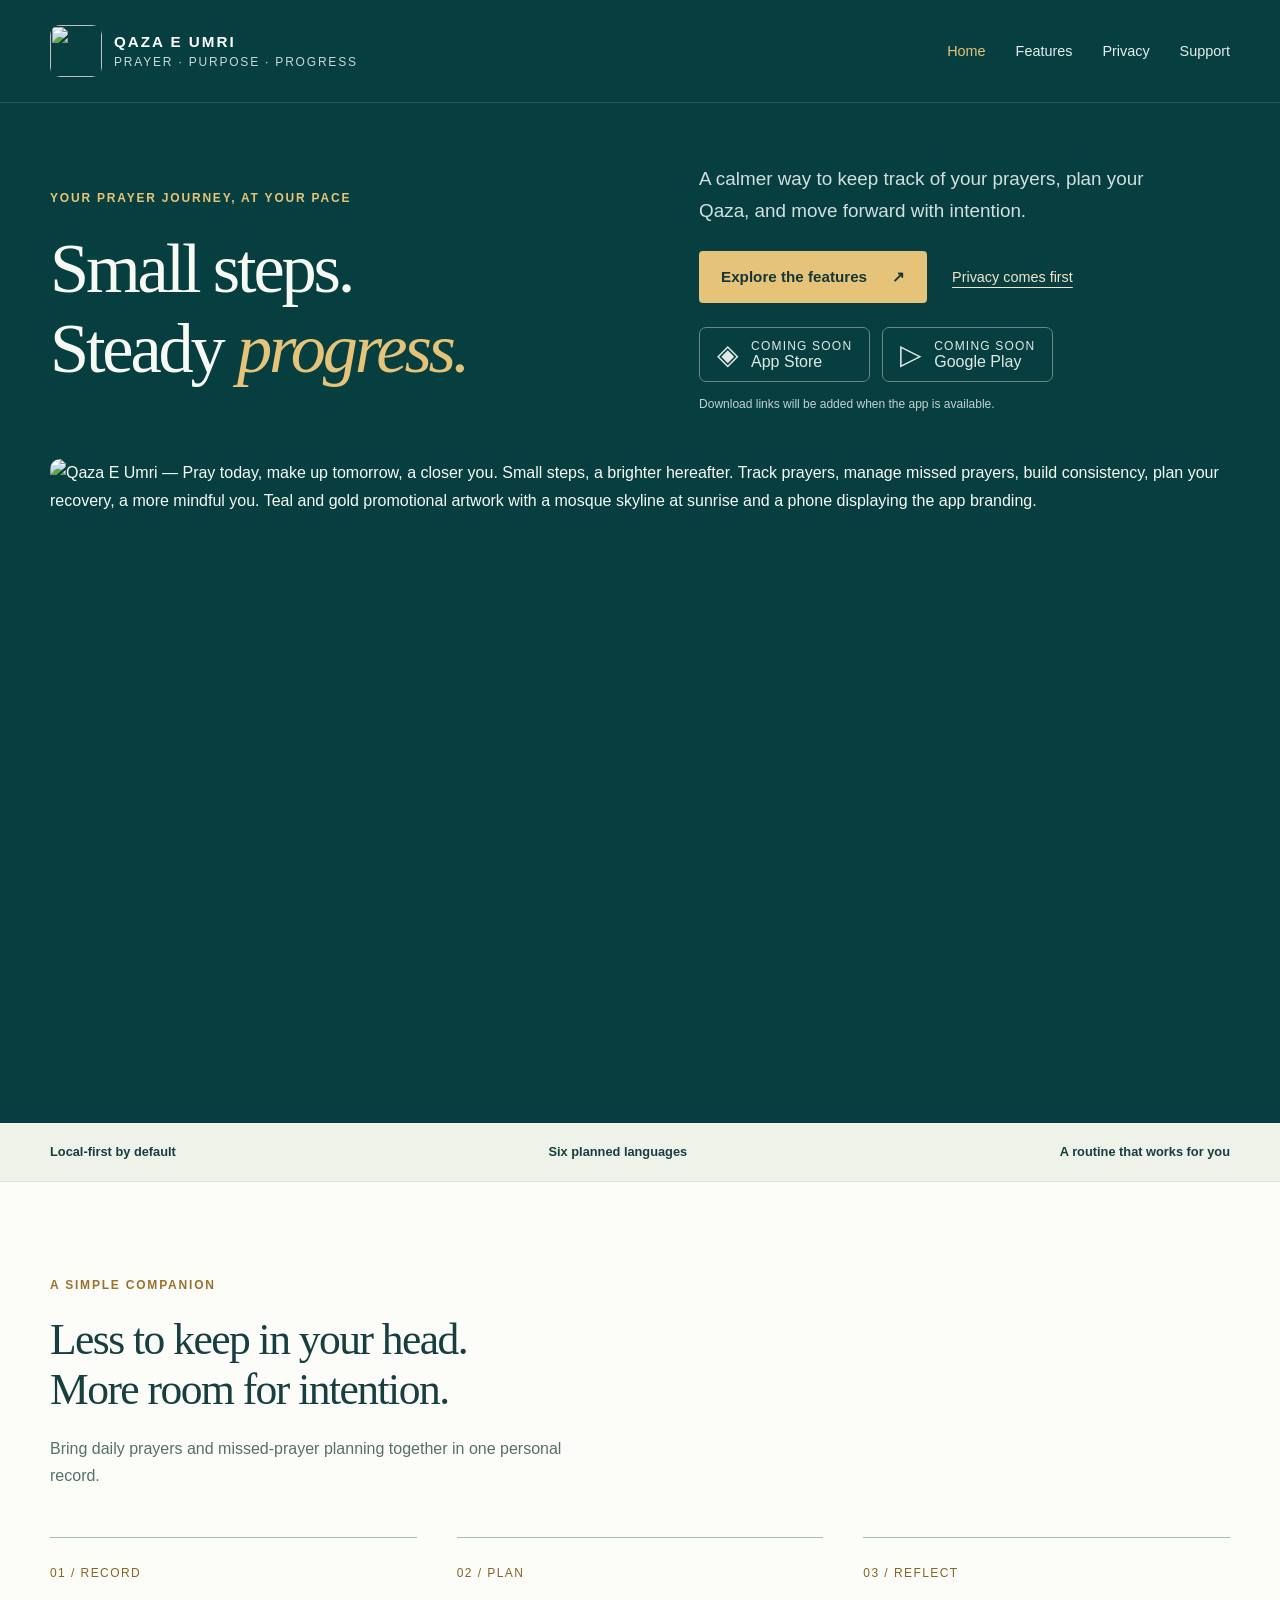
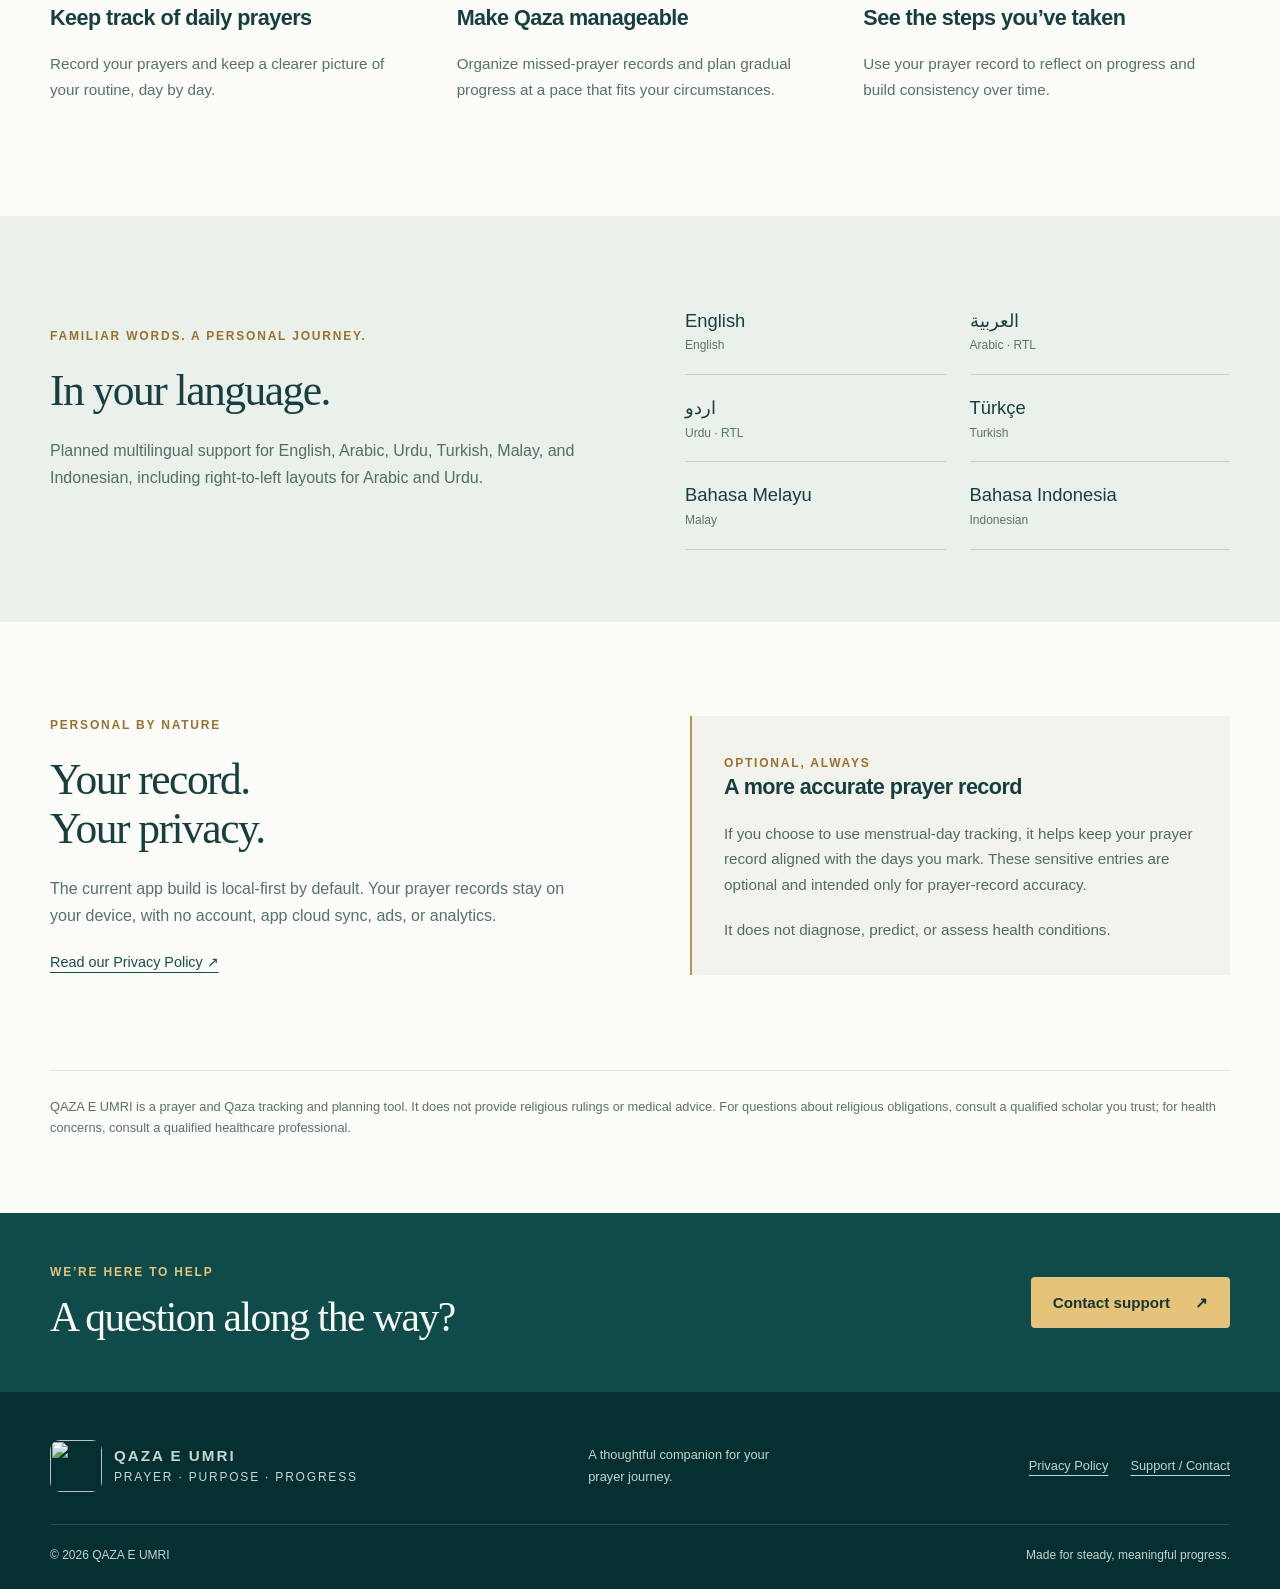
==== index.html @ 770386e2 "Publish QAZA E UMRI website" ====
<!doctype html>
<html lang="en"><head><meta charset="utf-8"><meta name="viewport" content="width=device-width, initial-scale=1"><title>Make space for steady progress | QAZA E UMRI</title><meta name="description" content="Track daily prayers, plan Qaza, and build a consistent routine with QAZA E UMRI. A privacy-first prayer companion."><meta name="theme-color" content="#073f40"><link rel="canonical" href="https://qazaeumri.app/"><meta property="og:type" content="website"><meta property="og:title" content="Make space for steady progress | QAZA E UMRI"><meta property="og:description" content="Track daily prayers, plan Qaza, and build a consistent routine with QAZA E UMRI. A privacy-first prayer companion."><meta property="og:url" content="https://qazaeumri.app/"><link rel="icon" href="./assets/logo.jpg" type="image/jpeg"><link rel="stylesheet" href="./styles.css"></head>
<body><a class="skip" href="#main">Skip to content</a><header><div class="nav wrap"><a class="brand" href="./" aria-label="Qaza E Umri home"><img class="brand-logo" src="./assets/logo.jpg" alt="" width="512" height="512"><span>QAZA E UMRI<small>PRAYER · PURPOSE · PROGRESS</small></span></a><nav aria-label="Main navigation"><a href="./" aria-current="page">Home</a><a href="./#features">Features</a><a href="./privacy/" >Privacy</a><a href="./support/" >Support</a></nav></div></header><main id="main">
<section class="hero"><div class="wrap"><div class="hero-grid"><div class="hero-copy"><p class="eyebrow">YOUR PRAYER JOURNEY, AT YOUR PACE</p><h1>Small steps.<br>Steady <em>progress.</em></h1></div><div class="hero-aside"><p class="intro">A calmer way to keep track of your prayers, plan your Qaza, and move forward with intention.</p><div class="hero-actions"><a class="button gold" href="#features">Explore the features <span aria-hidden="true">↗</span></a><a class="text-link" href="privacy/">Privacy comes first</a></div><div class="stores" aria-label="App availability"><button disabled class="store"><span aria-hidden="true">◈</span><span><small>COMING SOON</small>App Store</span></button><button disabled class="store"><span aria-hidden="true">▷</span><span><small>COMING SOON</small>Google Play</span></button></div><p class="availability">Download links will be added when the app is available.</p></div></div><figure class="brand-artwork"><img src="./assets/google-play-header.jpg" width="4096" height="2304" fetchpriority="high" alt="Qaza E Umri — Pray today, make up tomorrow, a closer you. Small steps, a brighter hereafter. Track prayers, manage missed prayers, build consistency, plan your recovery, a more mindful you. Teal and gold promotional artwork with a mosque skyline at sunrise and a phone displaying the app branding."></figure></div></section>
<div class="values-strip"><div class="wrap"><span>Local-first by default</span><span>Six planned languages</span><span>A routine that works for you</span></div></div>
<section id="features" class="section wrap"><div class="section-heading"><p class="eyebrow">A SIMPLE COMPANION</p><h2>Less to keep in your head.<br>More room for intention.</h2><p>Bring daily prayers and missed-prayer planning together in one personal record.</p></div><div class="feature-grid"><article><span class="feature-number">01 / RECORD</span><h3>Keep track of daily prayers</h3><p>Record your prayers and keep a clearer picture of your routine, day by day.</p></article><article><span class="feature-number">02 / PLAN</span><h3>Make Qaza manageable</h3><p>Organize missed-prayer records and plan gradual progress at a pace that fits your circumstances.</p></article><article><span class="feature-number">03 / REFLECT</span><h3>See the steps you’ve taken</h3><p>Use your prayer record to reflect on progress and build consistency over time.</p></article></div></section>
<section class="language-section"><div class="wrap language-grid"><div><p class="eyebrow">FAMILIAR WORDS. A PERSONAL JOURNEY.</p><h2>In your language.</h2><p>Planned multilingual support for English, Arabic, Urdu, Turkish, Malay, and Indonesian, including right-to-left layouts for Arabic and Urdu.</p></div><ul class="languages" aria-label="Planned app languages"><li>English <small>English</small></li><li lang="ar" dir="rtl">العربية <small lang="en" dir="ltr">Arabic · RTL</small></li><li lang="ur" dir="rtl">اردو <small lang="en" dir="ltr">Urdu · RTL</small></li><li lang="tr">Türkçe <small lang="en">Turkish</small></li><li lang="ms">Bahasa Melayu <small lang="en">Malay</small></li><li lang="id">Bahasa Indonesia <small lang="en">Indonesian</small></li></ul></div></section>
<section class="section wrap privacy-grid"><div><p class="eyebrow">PERSONAL BY NATURE</p><h2>Your record.<br>Your privacy.</h2><p>The current app build is local-first by default. Your prayer records stay on your device, with no account, app cloud sync, ads, or analytics.</p><a class="text-link dark" href="privacy/">Read our Privacy Policy <span aria-hidden="true">↗</span></a></div><aside class="sensitive-note"><span class="eyebrow">OPTIONAL, ALWAYS</span><h3>A more accurate prayer record</h3><p>If you choose to use menstrual-day tracking, it helps keep your prayer record aligned with the days you mark. These sensitive entries are optional and intended only for prayer-record accuracy.</p><p>It does not diagnose, predict, or assess health conditions.</p></aside></section>
<section class="purpose wrap"><p>QAZA E UMRI is a prayer and Qaza tracking and planning tool. It does not provide religious rulings or medical advice. For questions about religious obligations, consult a qualified scholar you trust; for health concerns, consult a qualified healthcare professional.</p></section>
<section class="contact-band"><div class="wrap"><div><p class="eyebrow">WE’RE HERE TO HELP</p><h2>A question along the way?</h2></div><a class="button gold" href="support/">Contact support <span aria-hidden="true">↗</span></a></div></section></main><footer><div class="wrap footer-row"><a class="brand" href="./"><img class="brand-logo" src="./assets/logo.jpg" alt="" width="512" height="512"><span>QAZA E UMRI<small>PRAYER · PURPOSE · PROGRESS</small></span></a><p>A thoughtful companion for your prayer journey.</p><div><a href="./privacy/">Privacy Policy</a><a href="./support/">Support / Contact</a></div></div><div class="wrap footer-bottom"><span>© 2026 QAZA E UMRI</span><span>Made for steady, meaningful progress.</span></div></footer></body></html>
---- styles.css ----
*{box-sizing:border-box}html{scroll-behavior:smooth;scroll-padding-top:2rem}body{margin:0;background:#fcfcf9;color:#173f40;font-family:Arial,Helvetica,sans-serif;font-size:16px;line-height:1.7}a{color:inherit;text-underline-offset:5px}button,a,summary{-webkit-tap-highlight-color:transparent}a:focus-visible,button:focus-visible,summary:focus-visible{outline:3px solid #b07817;outline-offset:5px}p{margin:0 0 1.2rem}h1,h2,h3{line-height:1.14;margin:0 0 1.3rem;font-weight:400}h1,h2{font-family:Georgia,'Times New Roman',serif}h1{font-size:clamp(3.1rem,5.5vw,5.65rem);letter-spacing:-.045em}h2{font-size:clamp(2.1rem,3.4vw,3.3rem);letter-spacing:-.035em}h3{font-size:1.35rem;font-weight:600;letter-spacing:-.025em}.wrap{width:min(1180px,calc(100% - 80px));margin:auto}.skip{position:absolute;top:-100px;left:12px;padding:12px;background:white;z-index:10}.skip:focus{top:10px}header{background:#073f40;color:#fff;border-bottom:1px solid #ffffff24}.nav{display:flex;align-items:center;justify-content:space-between;gap:30px;padding:25px 0}.brand{display:flex;align-items:center;gap:12px;text-decoration:none;letter-spacing:.13em;font-size:.95rem;font-weight:600;line-height:1.5}.brand small{display:block;font-size:.75rem;letter-spacing:.15em;font-weight:400;color:#c7d9d6}.brand-mark{font-family:Georgia,serif;color:#e5c479;border:1px solid #b59455;border-radius:50%;width:45px;height:45px;display:grid;place-items:center;font-size:2rem;font-weight:400;padding-left:2px;flex-shrink:0}nav{display:flex;gap:30px;font-size:.9rem}nav a{text-decoration:none;color:#e4eeea}nav a:hover,nav a[aria-current]{color:#e5c479}.hero{background:#073f40;color:#f7f9f3;padding:76px 0 72px}.hero-grid{display:grid;grid-template-columns:1.15fr 1fr;align-items:center;gap:85px}.eyebrow{font-size:.75rem;font-weight:600;letter-spacing:.15em;line-height:1.6;color:#9a722d;margin-bottom:20px}.hero .eyebrow,.contact-band .eyebrow,.email-card .eyebrow{color:#e5c479}.hero h1{margin-bottom:28px}.hero h1 em{font-weight:400;color:#e5c479}.intro{font-size:1.18rem;line-height:1.7;max-width:520px}.hero .intro{color:#d1e0dc;max-width:470px}.hero-actions{display:flex;gap:25px;align-items:center;flex-wrap:wrap;margin:32px 0}.button{display:inline-flex;align-items:center;justify-content:center;gap:25px;padding:13px 22px;border-radius:4px;text-decoration:none;font-size:.95rem;font-weight:600;min-height:50px}.gold{background:#e5c479;color:#173536}.gold:hover{background:#f1d492}.text-link{font-size:.9rem;color:#f1e5c7}.text-link.dark{color:#174d4d}.stores{display:flex;gap:12px;margin-top:40px}.store{display:flex;align-items:center;gap:12px;text-align:left;background:transparent;border:1px solid #698884;color:#e0e9e4;border-radius:7px;padding:10px 17px;font-family:inherit;font-size:1rem;cursor:default;opacity:1}.store>span:first-child{font-size:1.75rem}.store small{font-size:.75rem;display:block;letter-spacing:.1em}.availability{font-size:.75rem;color:#c1d4ce;margin:12px 0 0}.preview-panel{border:1px solid #72958a;border-radius:12px;background:#f8faf5;color:#173f40;transform:rotate(1deg);box-shadow:0 28px 65px #001e2340;overflow:hidden}.preview-top{background:#e9efe5;padding:16px 26px;display:flex;justify-content:space-between;font-size:.75rem;letter-spacing:.15em;color:#32605a;border-bottom:1px solid #cfdace}.preview-top span:last-child{color:#947028}.preview-content{padding:30px}.preview-content .eyebrow{font-size:.75rem;margin-bottom:12px}.preview-content h2{font-size:2.6rem}.sample-progress{margin:24px 0 12px}.sample-progress>div:first-child{display:flex;justify-content:space-between;font-size:.8rem}.progress-track{height:5px;background:#dbe4dc;margin-top:10px;border-radius:10px}.progress-track span{display:block;width:60%;height:100%;background:#a17e3a;border-radius:10px}.prayer-list>div{display:flex;justify-content:space-between;padding:9px 0;border-bottom:1px solid #dfe6dd;font-size:.9rem}.prayer-list>div>span:last-child{font-size:.75rem;color:#667970}.prayer-list .recorded{color:#236859!important}.plan-note{display:flex;gap:14px;margin-top:22px;font-size:.75rem;align-items:center}.plan-note>span{font-size:2rem;color:#9a722d}.plan-note strong{font-size:.85rem}.plan-note p{margin:2px 0 0;color:#526b62;line-height:1.5}.sample-label{font-size:.75rem;text-align:center;color:#62766c;padding:0 20px 15px;margin:0}.values-strip{border-bottom:1px solid #dce4dc;background:#eef2e9}.values-strip>.wrap{display:flex;justify-content:space-between;padding:18px 0;gap:20px;font-size:.8rem;font-weight:600}.section{padding-top:94px;padding-bottom:94px}.section-heading{max-width:730px}.section-heading>p:last-child{color:#57706b;max-width:550px}.feature-grid{display:grid;grid-template-columns:repeat(3,1fr);gap:40px;margin-top:48px}.feature-grid article{border-top:1px solid #a8bdb4;padding-top:25px}.feature-number{font-size:.75rem;color:#866526;letter-spacing:.12em;display:block;margin-bottom:22px}.feature-grid p{color:#57706b;font-size:.95rem}.language-section{background:#eaf0ea;padding:72px 0}.language-grid{display:grid;grid-template-columns:1fr 1fr;gap:90px;align-items:center}.language-grid p:not(.eyebrow){color:#526e66}.languages{list-style:none;padding:0;margin:0;display:grid;grid-template-columns:1fr 1fr;gap:0 24px}.languages li{border-bottom:1px solid #c3d3c8;padding:18px 0;font-size:1.15rem;line-height:1.65}.languages small{display:block;color:#597568;font-size:.75rem}.privacy-grid{display:grid;grid-template-columns:1fr 1fr;gap:100px;align-items:center}.privacy-grid>div>p:not(.eyebrow){color:#57706b}.sensitive-note{border-left:2px solid #bb944b;background:#f1f3ec;padding:32px}.sensitive-note p{font-size:.95rem;color:#526b62}.sensitive-note p:last-child{margin-bottom:0}.purpose{border-top:1px solid #dce4dc;padding-top:25px;padding-bottom:55px;font-size:.8rem;color:#5b716a;max-width:1180px}.contact-band{background:#104b4b;color:#f7f9f3;padding:50px 0}.contact-band>.wrap{display:flex;justify-content:space-between;align-items:center;gap:30px}.contact-band h2{font-size:2.6rem;margin:0}.contact-band .eyebrow{margin-bottom:12px}footer{background:#062f32;color:#c1d6d0;padding:48px 0 24px}.footer-row{display:flex;gap:30px;align-items:center;justify-content:space-between}.footer-row p{font-size:.8rem;margin:0;max-width:210px}.footer-row>div{display:flex;gap:22px;font-size:.8rem}.footer-bottom{display:flex;justify-content:space-between;gap:20px;border-top:1px solid #ffffff20;margin-top:32px;padding-top:20px;font-size:.75rem}.page-heading{padding-top:75px;padding-bottom:45px}.page-heading h1{font-size:clamp(3rem,5vw,4.8rem)}.meta{font-size:.8rem;color:#5a7269}.policy-layout{display:grid;grid-template-columns:250px 1fr;gap:85px;padding-bottom:75px}.policy-summary{align-self:start;background:#eaf0ea;padding:25px}.policy-summary h2{font-family:inherit;font-weight:600;font-size:1.2rem;letter-spacing:0}.policy-summary ul{padding-left:18px;font-size:.9rem}.policy-summary a{font-size:.9rem}.prose{max-width:750px}.prose section{margin-bottom:35px}.prose h2{font-family:inherit;font-size:1.35rem;line-height:1.4;letter-spacing:0;font-weight:600}.prose p{color:#425f58}.support-grid{display:grid;grid-template-columns:1.1fr 1fr;gap:75px;align-items:center}.email-card{background:#073f40;color:#e2ede8;padding:38px;border-radius:8px}.email-card h2{color:#fff}.email{font-size:clamp(1rem,2vw,1.5rem);color:#e5c479;overflow-wrap:anywhere}.email-card p:not(.eyebrow){margin-top:20px}.email-card small{display:block;font-size:.75rem;margin-top:16px}.support-guidance h2{font-size:2rem}.support-guidance li{margin-bottom:10px}.support-guidance ul{padding-left:20px}.support-guidance p{color:#5a7169;font-size:.9rem}.faq{max-width:850px}details{border-bottom:1px solid #cedbd1;padding:20px 0}summary{cursor:pointer;font-weight:600;font-size:1rem}details p{padding-top:15px;margin-bottom:0;color:#526b62}details[open] summary{color:#836024}@media(max-width:950px){.wrap{width:calc(100% - 48px)}.hero-grid{gap:40px}.hero{padding:55px 0}.hero-actions{gap:18px}.preview-content{padding:23px}.privacy-grid,.language-grid{gap:40px}.policy-layout{gap:35px;grid-template-columns:210px 1fr}.footer-row{flex-wrap:wrap}.footer-row p{display:none}.support-grid{gap:35px}}@media(max-width:700px){.wrap{width:calc(100% - 36px)}.nav{align-items:flex-start;gap:18px;flex-direction:column;padding:18px 0}nav{width:100%;justify-content:space-between;gap:10px;font-size:.85rem}.brand{font-size:.85rem}.hero-grid,.language-grid,.privacy-grid,.support-grid,.policy-layout{grid-template-columns:1fr}.hero-grid{gap:45px}.hero{padding:46px 0}.hero h1{font-size:3.5rem}.hero .intro{font-size:1.05rem}.preview-panel{transform:none;max-width:450px;width:100%;margin:auto}.stores{margin-top:28px;flex-wrap:wrap}.store{padding:9px 15px}.values-strip>.wrap{justify-content:center;flex-wrap:wrap;gap:6px 20px;font-size:.75rem}.section{padding-top:60px;padding-bottom:60px}.feature-grid{grid-template-columns:1fr;gap:22px;margin-top:30px}.feature-grid article{padding-top:18px}.feature-number{margin-bottom:12px}.feature-grid h3{margin-bottom:12px}.language-section{padding:50px 0}.language-grid{gap:20px}.privacy-grid{gap:28px}.sensitive-note{padding:25px}.purpose{padding-bottom:35px}.contact-band>.wrap{align-items:flex-start;flex-direction:column}.contact-band h2{font-size:2.3rem}.footer-row{gap:24px}.footer-row>div{flex-wrap:wrap}.footer-bottom{flex-direction:column;gap:4px}.page-heading{padding-top:45px;padding-bottom:25px}.policy-layout{gap:30px}.email-card{padding:27px}.email{font-size:1.2rem}.policy-summary{width:100%}}@media(prefers-reduced-motion:reduce){html{scroll-behavior:auto}}
.preview-content .eyebrow{color:#876427}

/* Original Google Play branding */
.brand-logo{display:block;width:52px;height:52px;object-fit:contain;border-radius:10px;flex-shrink:0}.hero{padding:60px 0 0}.hero-grid{grid-template-columns:1.1fr 1fr;gap:65px}.hero-copy h1{margin-bottom:0}.hero-aside .stores{margin-top:22px}.hero-aside .hero-actions{margin:24px 0}.brand-artwork{margin:45px 0 0}.brand-artwork img{display:block;width:100%;height:auto;border-radius:10px 10px 0 0}.hero .intro{margin-bottom:0}.hero .availability{margin-bottom:0}@media(max-width:700px){.brand-logo{width:45px;height:45px}.hero{padding-top:35px}.hero-grid{grid-template-columns:1fr;gap:24px}.hero-copy h1{font-size:clamp(2.7rem,10.5vw,3.5rem)}.brand-artwork{margin-top:32px;margin-left:-18px;margin-right:-18px}.brand-artwork img{border-radius:0}.hero-aside .stores{gap:10px}.hero-aside .store{padding:9px 12px}.hero-aside .store small{font-size:.7rem}}
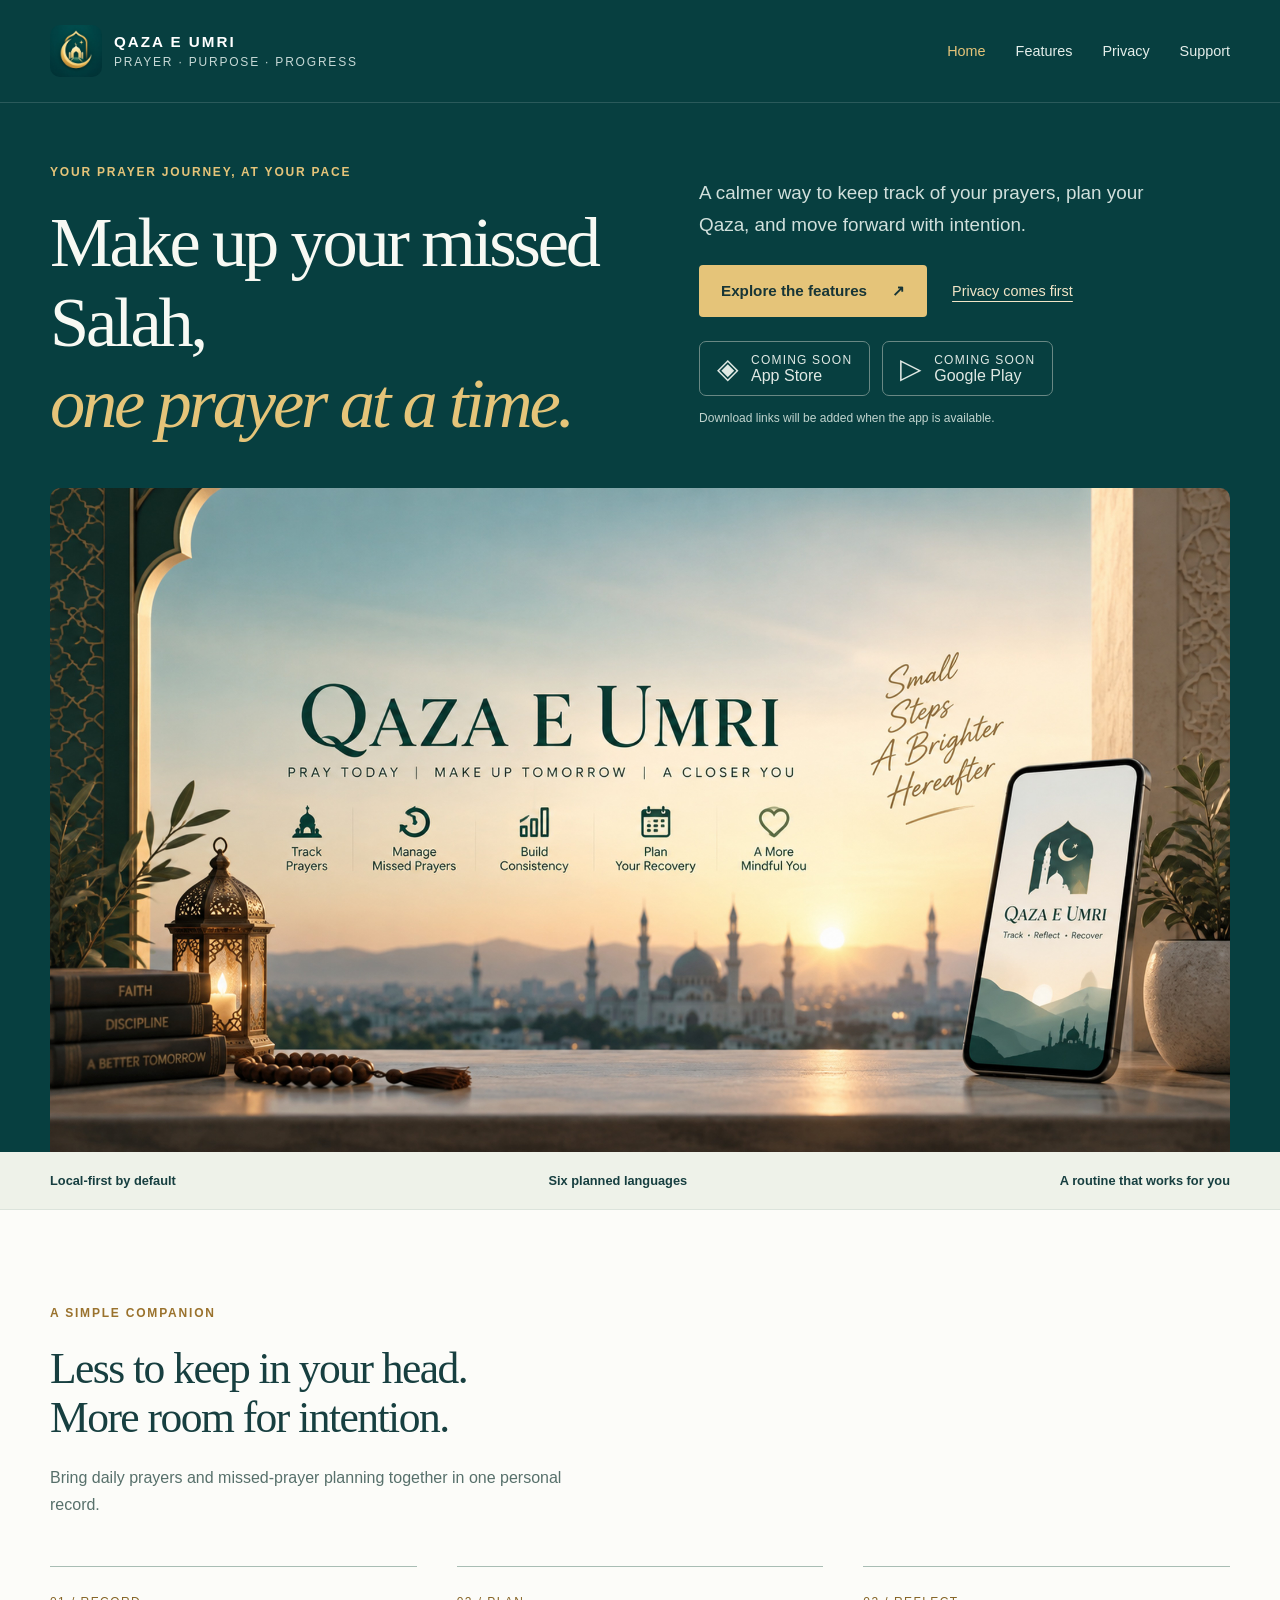
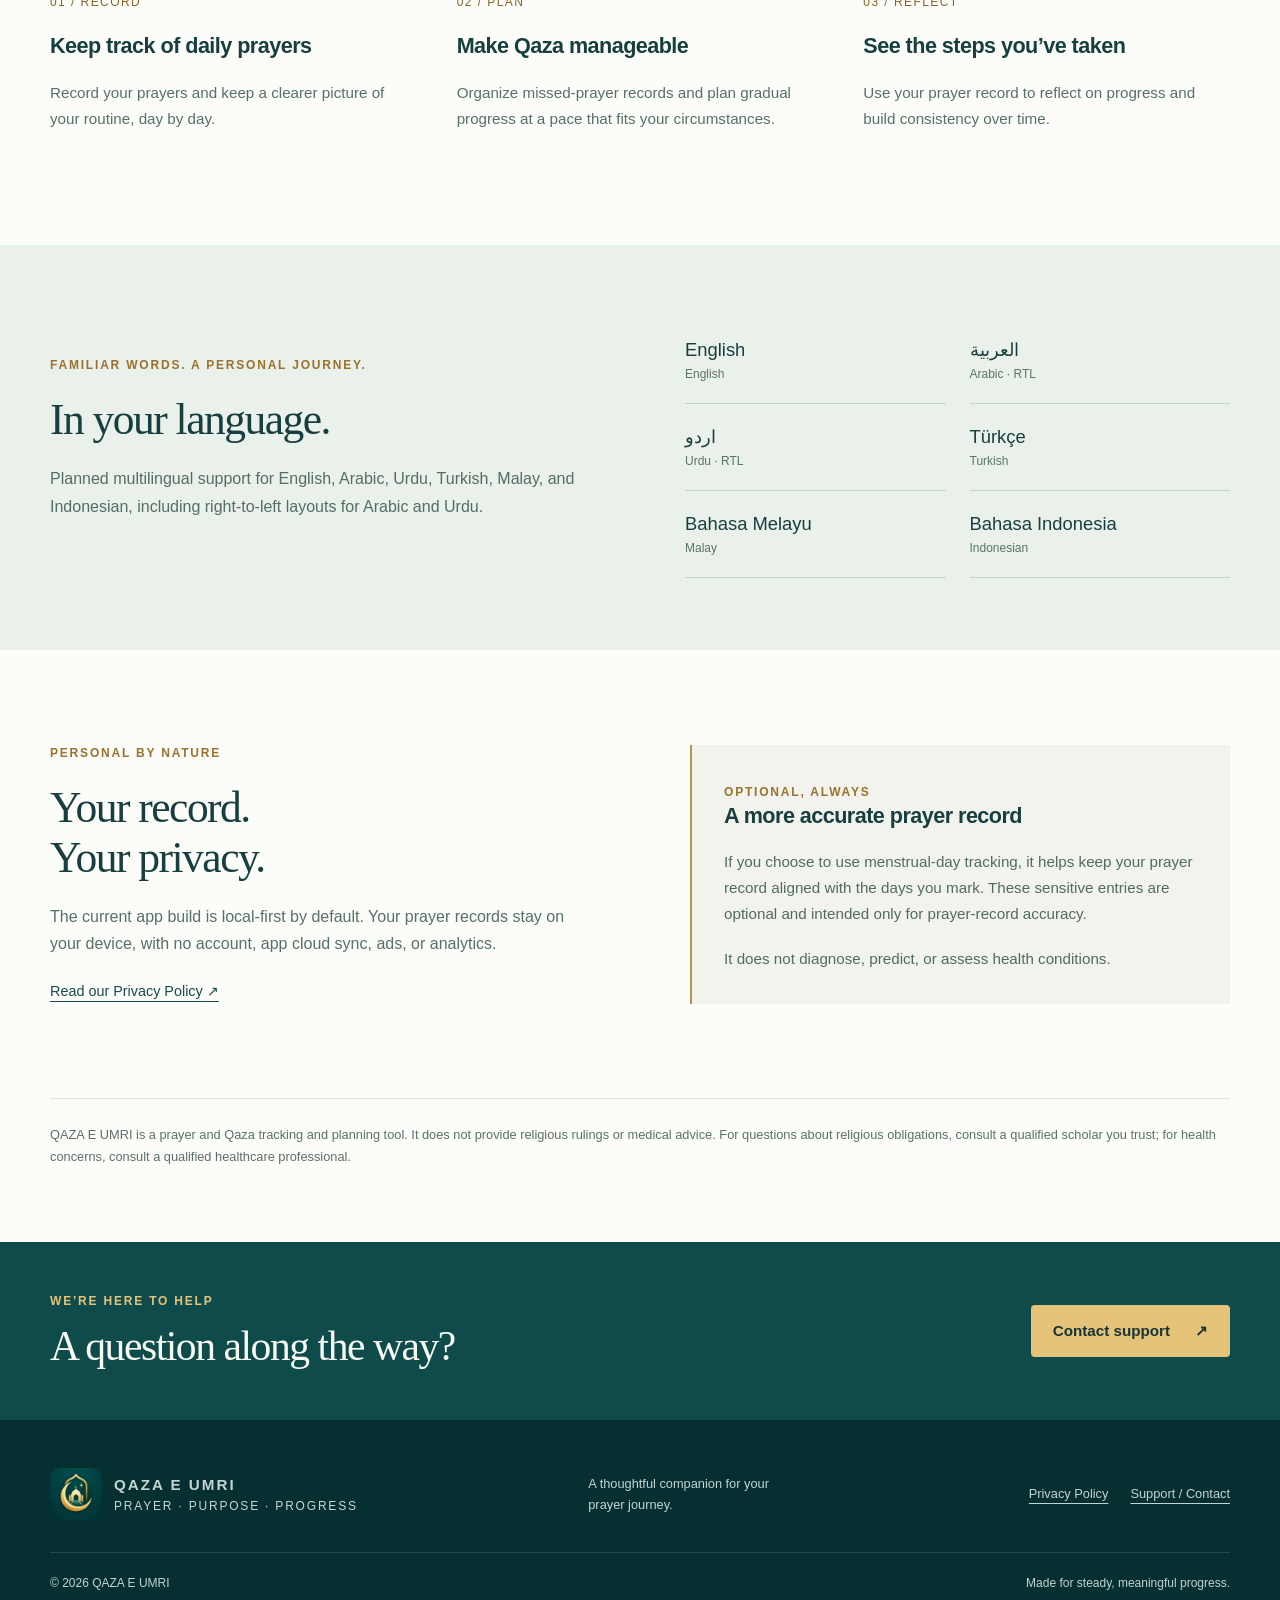
==== commit 48750b38: "Update website headline and tagline" ====
--- a/index.html
+++ b/index.html
@@ -1,7 +1,7 @@
 <!doctype html>
-<html lang="en"><head><meta charset="utf-8"><meta name="viewport" content="width=device-width, initial-scale=1"><title>Make space for steady progress | QAZA E UMRI</title><meta name="description" content="Track daily prayers, plan Qaza, and build a consistent routine with QAZA E UMRI. A privacy-first prayer companion."><meta name="theme-color" content="#073f40"><link rel="canonical" href="https://qazaeumri.app/"><meta property="og:type" content="website"><meta property="og:title" content="Make space for steady progress | QAZA E UMRI"><meta property="og:description" content="Track daily prayers, plan Qaza, and build a consistent routine with QAZA E UMRI. A privacy-first prayer companion."><meta property="og:url" content="https://qazaeumri.app/"><link rel="icon" href="./assets/logo.jpg" type="image/jpeg"><link rel="stylesheet" href="./styles.css"></head>
+<html lang="en"><head><meta charset="utf-8"><meta name="viewport" content="width=device-width, initial-scale=1"><title>Make up your missed Salah, one prayer at a time | QAZA E UMRI</title><meta name="description" content="Make up your missed Salah, one prayer at a time with QAZA E UMRI—a privacy-first prayer and Qaza tracking companion."><meta name="theme-color" content="#073f40"><link rel="canonical" href="https://qazaeumri.app/"><meta property="og:type" content="website"><meta property="og:title" content="Make up your missed Salah, one prayer at a time | QAZA E UMRI"><meta property="og:description" content="Make up your missed Salah, one prayer at a time with QAZA E UMRI—a privacy-first prayer and Qaza tracking companion."><meta property="og:url" content="https://qazaeumri.app/"><link rel="icon" href="./assets/logo.jpg" type="image/jpeg"><link rel="stylesheet" href="./styles.css"></head>
 <body><a class="skip" href="#main">Skip to content</a><header><div class="nav wrap"><a class="brand" href="./" aria-label="Qaza E Umri home"><img class="brand-logo" src="./assets/logo.jpg" alt="" width="512" height="512"><span>QAZA E UMRI<small>PRAYER · PURPOSE · PROGRESS</small></span></a><nav aria-label="Main navigation"><a href="./" aria-current="page">Home</a><a href="./#features">Features</a><a href="./privacy/" >Privacy</a><a href="./support/" >Support</a></nav></div></header><main id="main">
-<section class="hero"><div class="wrap"><div class="hero-grid"><div class="hero-copy"><p class="eyebrow">YOUR PRAYER JOURNEY, AT YOUR PACE</p><h1>Small steps.<br>Steady <em>progress.</em></h1></div><div class="hero-aside"><p class="intro">A calmer way to keep track of your prayers, plan your Qaza, and move forward with intention.</p><div class="hero-actions"><a class="button gold" href="#features">Explore the features <span aria-hidden="true">↗</span></a><a class="text-link" href="privacy/">Privacy comes first</a></div><div class="stores" aria-label="App availability"><button disabled class="store"><span aria-hidden="true">◈</span><span><small>COMING SOON</small>App Store</span></button><button disabled class="store"><span aria-hidden="true">▷</span><span><small>COMING SOON</small>Google Play</span></button></div><p class="availability">Download links will be added when the app is available.</p></div></div><figure class="brand-artwork"><img src="./assets/google-play-header.jpg" width="4096" height="2304" fetchpriority="high" alt="Qaza E Umri — Pray today, make up tomorrow, a closer you. Small steps, a brighter hereafter. Track prayers, manage missed prayers, build consistency, plan your recovery, a more mindful you. Teal and gold promotional artwork with a mosque skyline at sunrise and a phone displaying the app branding."></figure></div></section>
+<section class="hero"><div class="wrap"><div class="hero-grid"><div class="hero-copy"><p class="eyebrow">YOUR PRAYER JOURNEY, AT YOUR PACE</p><h1>Make up your missed Salah,<br><em>one prayer at a time.</em></h1></div><div class="hero-aside"><p class="intro">A calmer way to keep track of your prayers, plan your Qaza, and move forward with intention.</p><div class="hero-actions"><a class="button gold" href="#features">Explore the features <span aria-hidden="true">↗</span></a><a class="text-link" href="privacy/">Privacy comes first</a></div><div class="stores" aria-label="App availability"><button disabled class="store"><span aria-hidden="true">◈</span><span><small>COMING SOON</small>App Store</span></button><button disabled class="store"><span aria-hidden="true">▷</span><span><small>COMING SOON</small>Google Play</span></button></div><p class="availability">Download links will be added when the app is available.</p></div></div><figure class="brand-artwork"><img src="./assets/google-play-header.jpg" width="4096" height="2304" fetchpriority="high" alt="Qaza E Umri — Pray today, make up tomorrow, a closer you. Small steps, a brighter hereafter. Track prayers, manage missed prayers, build consistency, plan your recovery, a more mindful you. Teal and gold promotional artwork with a mosque skyline at sunrise and a phone displaying the app branding."></figure></div></section>
 <div class="values-strip"><div class="wrap"><span>Local-first by default</span><span>Six planned languages</span><span>A routine that works for you</span></div></div>
 <section id="features" class="section wrap"><div class="section-heading"><p class="eyebrow">A SIMPLE COMPANION</p><h2>Less to keep in your head.<br>More room for intention.</h2><p>Bring daily prayers and missed-prayer planning together in one personal record.</p></div><div class="feature-grid"><article><span class="feature-number">01 / RECORD</span><h3>Keep track of daily prayers</h3><p>Record your prayers and keep a clearer picture of your routine, day by day.</p></article><article><span class="feature-number">02 / PLAN</span><h3>Make Qaza manageable</h3><p>Organize missed-prayer records and plan gradual progress at a pace that fits your circumstances.</p></article><article><span class="feature-number">03 / REFLECT</span><h3>See the steps you’ve taken</h3><p>Use your prayer record to reflect on progress and build consistency over time.</p></article></div></section>
 <section class="language-section"><div class="wrap language-grid"><div><p class="eyebrow">FAMILIAR WORDS. A PERSONAL JOURNEY.</p><h2>In your language.</h2><p>Planned multilingual support for English, Arabic, Urdu, Turkish, Malay, and Indonesian, including right-to-left layouts for Arabic and Urdu.</p></div><ul class="languages" aria-label="Planned app languages"><li>English <small>English</small></li><li lang="ar" dir="rtl">العربية <small lang="en" dir="ltr">Arabic · RTL</small></li><li lang="ur" dir="rtl">اردو <small lang="en" dir="ltr">Urdu · RTL</small></li><li lang="tr">Türkçe <small lang="en">Turkish</small></li><li lang="ms">Bahasa Melayu <small lang="en">Malay</small></li><li lang="id">Bahasa Indonesia <small lang="en">Indonesian</small></li></ul></div></section>
